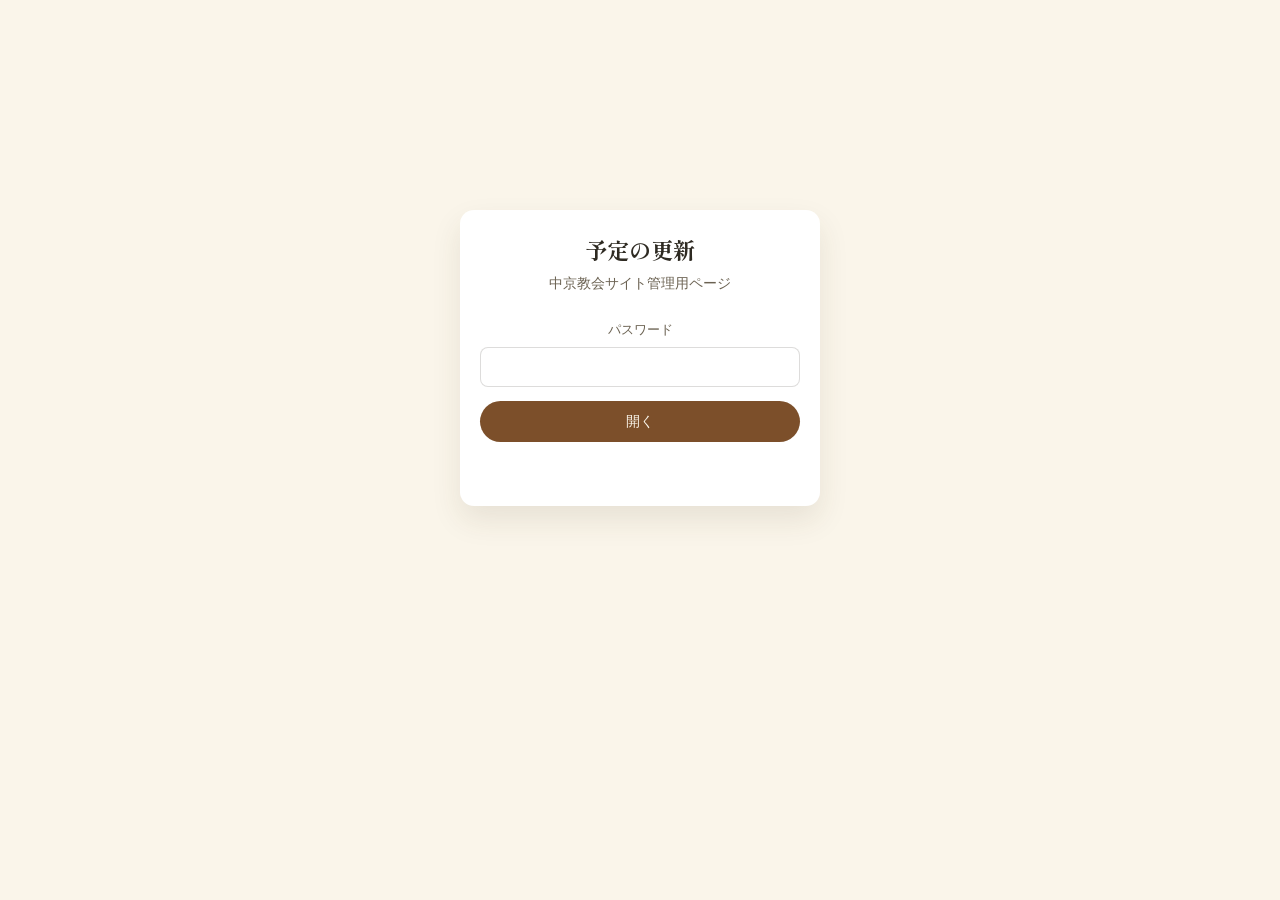
==== admin/schedule.html @ aaf891ff "Add files via upload" ====
<!DOCTYPE html>
<html lang="ja">
<head>
<meta charset="UTF-8">
<meta name="viewport" content="width=device-width, initial-scale=1.0">
<meta name="robots" content="noindex, nofollow">
<title>予定の更新｜中京教会（管理用）</title>
<link href="https://fonts.googleapis.com/css2?family=Shippori+Mincho+B1:wght@600&family=Zen+Kaku+Gothic+New:wght@400;500;700&display=swap" rel="stylesheet">
<style>
  :root{
    --paper:#FAF5EA; --paper-deep:#F1E8D6; --ink:#2E2A22; --ink-soft:#6B6252;
    --wood:#A9713F; --wood-deep:#7C4F2A; --sky-deep:#4F7590;
    --line: rgba(46,42,34,0.16); --shadow: 0 14px 30px rgba(70,54,26,0.10);
  }
  *{ box-sizing:border-box; }
  body{
    margin:0; background:var(--paper); color:var(--ink);
    font-family:'Zen Kaku Gothic New', sans-serif; line-height:1.7;
    padding: 30px 16px 100px;
  }
  h1{ font-family:'Shippori Mincho B1', serif; font-size:1.4rem; margin: 0 0 4px; }
  .sub{ color:var(--ink-soft); font-size:0.85rem; margin: 0 0 24px; }
  .wrap{ max-width: 640px; margin: 0 auto; }
  .card{ background:#fff; border-radius:14px; padding:20px; box-shadow:var(--shadow); margin-bottom:18px; }
  label{ display:block; font-size:0.8rem; color:var(--ink-soft); margin-bottom:6px; }
  input[type=text], input[type=password], input[type=date], textarea{
    width:100%; font-family:inherit; font-size:1rem; padding:10px 12px;
    border-radius:8px; border:1px solid var(--line); background:#fff; color:var(--ink);
    margin-bottom:14px; resize:vertical;
  }
  textarea{ min-height:90px; }
  .day-card{ border:1px solid var(--line); border-radius:12px; padding:16px; margin-bottom:14px; background:var(--paper-deep); }
  .btn{
    display:inline-block; border:none; border-radius:999px; padding:11px 22px; font-size:0.9rem;
    cursor:pointer; font-family:inherit; font-weight:500;
  }
  .btn-primary{ background:var(--wood-deep); color:var(--paper); }
  .btn-primary:hover{ background:var(--wood); }
  .btn-ghost{ background:transparent; border:1px solid var(--line); color:var(--ink-soft); }
  .btn-ghost:hover{ border-color:var(--wood); color:var(--wood-deep); }
  .btn-danger{ background:transparent; color:#b04a3a; border:1px solid rgba(176,74,58,0.3); font-size:0.8rem; padding:6px 14px; }
  .btn-danger:hover{ background:rgba(176,74,58,0.06); }
  .actions{ display:flex; gap:10px; flex-wrap:wrap; align-items:center; }
  .status{ font-size:0.88rem; margin-top:10px; min-height:1.4em; color:var(--sky-deep); }
  .status.error{ color:#b04a3a; }
  .day-head{ display:flex; justify-content:space-between; align-items:center; margin-bottom:8px; }
  .day-head .dow{ font-size:0.8rem; color:var(--wood-deep); font-weight:600; }
  #lockScreen{ max-width:360px; margin: 20vh auto 0; text-align:center; }
  #app{ display:none; }
</style>
</head>
<body>

<div class="wrap">

  <div id="lockScreen" class="card">
    <h1>予定の更新</h1>
    <p class="sub">中京教会サイト管理用ページ</p>
    <label for="pw">パスワード</label>
    <input type="password" id="pw" autocomplete="current-password">
    <button class="btn btn-primary" id="unlockBtn" style="width:100%;">開く</button>
    <p class="status" id="lockStatus"></p>
  </div>

  <div id="app">
    <h1>今月の予定を更新</h1>
    <p class="sub">日付はカレンダーから選ぶだけです。曜日は自動で判定されるので入力の必要はありません。保存すると数分でサイトに反映されます。</p>

    <div id="daysContainer"></div>

    <button class="btn btn-ghost" id="addDayBtn" style="width:100%; margin-bottom:20px;">＋ 日を追加する</button>

    <div class="card actions">
      <button class="btn btn-primary" id="saveBtn">保存する</button>
      <button class="btn btn-ghost" id="reloadBtn">読み込み直す</button>
    </div>
    <p class="status" id="saveStatus"></p>
  </div>

</div>

<template id="dayTemplate">
  <div class="day-card">
    <div class="day-head">
      <span class="dow"></span>
      <button type="button" class="btn-danger removeDayBtn">この日を削除</button>
    </div>
    <label>日付</label>
    <input type="date" class="dateInput">
    <label>見出し（例：聖霊降臨節第7主日／水曜）</label>
    <input type="text" class="labelInput" placeholder="聖霊降臨節第7主日">
    <label>予定の内容（1行に1つずつ）</label>
    <textarea class="itemsInput" placeholder="教会学校 9:00
求道者会 9:40
主日礼拝 10:30〜12:00（聖餐式）"></textarea>
  </div>
</template>

<script>
const API = '/api/schedule';
const DOWS = ['日','月','火','水','木','金','土'];
let sessionPassword = '';

const lockScreen = document.getElementById('lockScreen');
const app = document.getElementById('app');
const pwInput = document.getElementById('pw');
const lockStatus = document.getElementById('lockStatus');
const daysContainer = document.getElementById('daysContainer');
const dayTemplate = document.getElementById('dayTemplate');
const saveStatus = document.getElementById('saveStatus');

document.getElementById('unlockBtn').addEventListener('click', unlock);
pwInput.addEventListener('keydown', e => { if (e.key === 'Enter') unlock(); });
document.getElementById('addDayBtn').addEventListener('click', () => addDayCard());
document.getElementById('saveBtn').addEventListener('click', save);
document.getElementById('reloadBtn').addEventListener('click', () => loadSchedule());

async function unlock(){
  const pw = pwInput.value.trim();
  if (!pw){
    lockStatus.textContent = 'パスワードを入力してください';
    lockStatus.classList.add('error');
    return;
  }
  sessionPassword = pw;
  lockScreen.style.display = 'none';
  app.style.display = 'block';
  await loadSchedule();
}

async function loadSchedule(){
  saveStatus.textContent = '読み込み中…';
  saveStatus.classList.remove('error');
  try{
    const res = await fetch(API, { cache: 'no-store' });
    const data = await res.json();
    daysContainer.innerHTML = '';
    (data.items || []).forEach(item => addDayCard(item));
    if (!(data.items || []).length){
      saveStatus.textContent = 'まだ予定が保存されていません。「＋ 日を追加する」から始めてください。';
    } else {
      saveStatus.textContent = '読み込みました。';
    }
  }catch(err){
    console.error(err);
    saveStatus.textContent = '読み込みに失敗しました。通信環境をご確認ください。';
    saveStatus.classList.add('error');
  }
}

function addDayCard(item){
  const node = dayTemplate.content.cloneNode(true);
  const card = node.querySelector('.day-card');
  const dateInput = node.querySelector('.dateInput');
  const labelInput = node.querySelector('.labelInput');
  const itemsInput = node.querySelector('.itemsInput');
  const dowEl = node.querySelector('.dow');
  const removeBtn = node.querySelector('.removeDayBtn');

  if (item){
    dateInput.value = item.date || '';
    labelInput.value = item.label || '';
    itemsInput.value = (item.items || []).join('\n');
  }
  updateDow(dateInput, dowEl);
  dateInput.addEventListener('change', () => updateDow(dateInput, dowEl));
  removeBtn.addEventListener('click', () => card.remove());
  daysContainer.appendChild(node);
}

function updateDow(dateInput, dowEl){
  if (!dateInput.value){ dowEl.textContent = ''; return; }
  const d = new Date(dateInput.value + 'T00:00:00');
  dowEl.textContent = `${d.getMonth() + 1}月${d.getDate()}日（${DOWS[d.getDay()]}）`;
}

async function save(){
  const items = Array.from(daysContainer.querySelectorAll('.day-card')).map(card => ({
    date: card.querySelector('.dateInput').value,
    label: card.querySelector('.labelInput').value.trim(),
    items: card.querySelector('.itemsInput').value.split('\n').map(s => s.trim()).filter(Boolean)
  })).filter(it => it.date);

  const payload = { password: sessionPassword, items };

  saveStatus.textContent = '保存中…';
  saveStatus.classList.remove('error');

  try{
    const res = await fetch(API, {
      method: 'POST',
      headers: { 'Content-Type': 'application/json' },
      body: JSON.stringify(payload)
    });
    const data = await res.json();
    if (!res.ok || !data.ok){
      throw new Error(data.error || '保存に失敗しました');
    }
    saveStatus.textContent = '✓ 保存しました。数分でサイトに反映されます。';
  }catch(err){
    console.error(err);
    saveStatus.textContent = err.message || '保存に失敗しました。パスワードをご確認ください。';
    saveStatus.classList.add('error');
  }
}
</script>
</body>
</html>
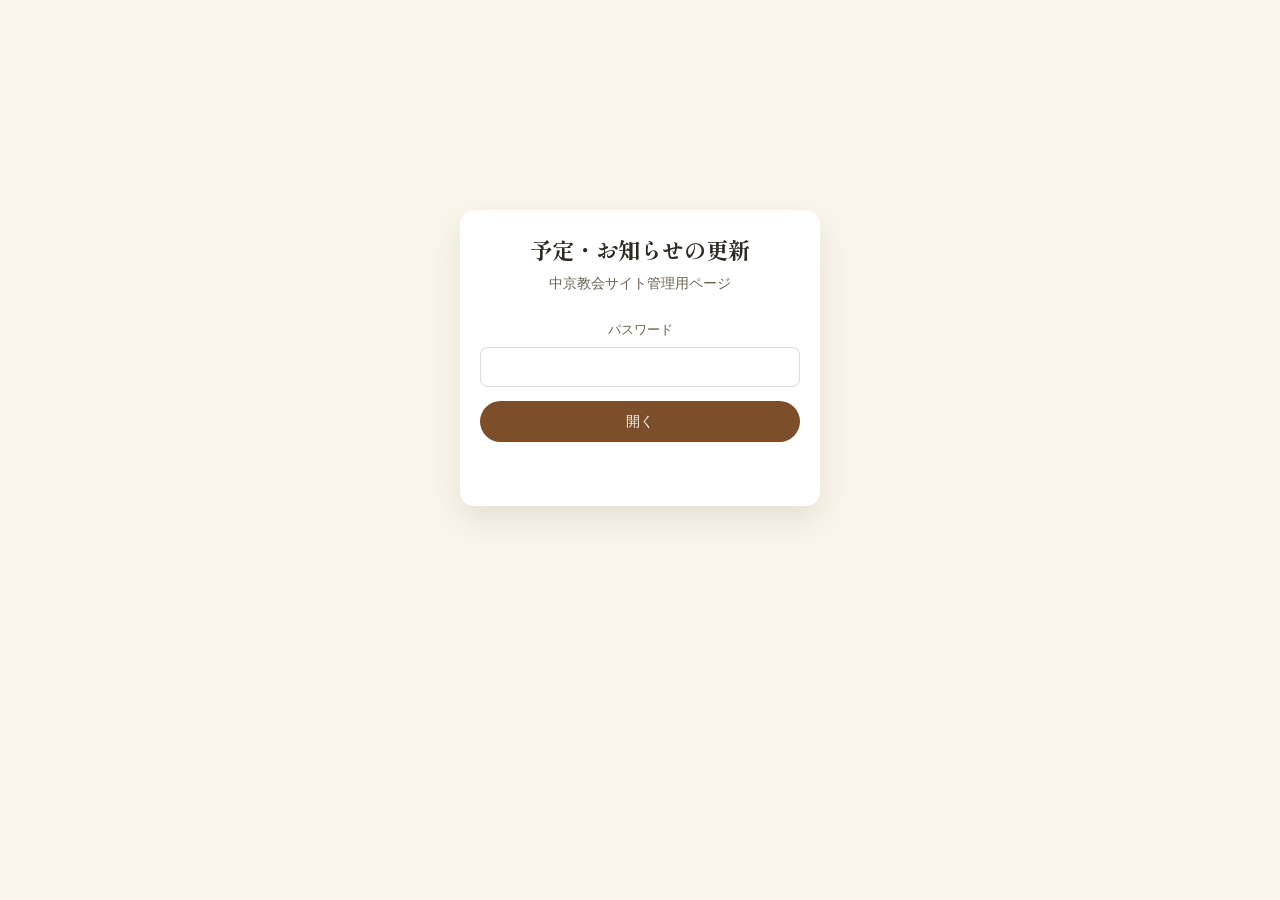
==== commit b9fe9bc7: "Add files via upload" ====
--- a/admin/schedule.html
+++ b/admin/schedule.html
@@ -4,7 +4,7 @@
 <meta charset="UTF-8">
 <meta name="viewport" content="width=device-width, initial-scale=1.0">
 <meta name="robots" content="noindex, nofollow">
-<title>予定の更新｜中京教会（管理用）</title>
+<title>予定・お知らせの更新｜中京教会（管理用）</title>
 <link href="https://fonts.googleapis.com/css2?family=Shippori+Mincho+B1:wght@600&family=Zen+Kaku+Gothic+New:wght@400;500;700&display=swap" rel="stylesheet">
 <style>
   :root{
@@ -23,7 +23,7 @@
   .wrap{ max-width: 640px; margin: 0 auto; }
   .card{ background:#fff; border-radius:14px; padding:20px; box-shadow:var(--shadow); margin-bottom:18px; }
   label{ display:block; font-size:0.8rem; color:var(--ink-soft); margin-bottom:6px; }
-  input[type=text], input[type=password], input[type=date], textarea{
+  input[type=text], input[type=password], input[type=date], textarea, select{
     width:100%; font-family:inherit; font-size:1rem; padding:10px 12px;
     border-radius:8px; border:1px solid var(--line); background:#fff; color:var(--ink);
     margin-bottom:14px; resize:vertical;
@@ -43,8 +43,9 @@
   .actions{ display:flex; gap:10px; flex-wrap:wrap; align-items:center; }
   .status{ font-size:0.88rem; margin-top:10px; min-height:1.4em; color:var(--sky-deep); }
   .status.error{ color:#b04a3a; }
-  .day-head{ display:flex; justify-content:space-between; align-items:center; margin-bottom:8px; }
+  .day-head{ display:flex; justify-content:space-between; align-items:center; margin-bottom:8px; gap:10px; }
   .day-head .dow{ font-size:0.8rem; color:var(--wood-deep); font-weight:600; }
+  .day-head select{ width:auto; flex:1; margin-bottom:0; font-size:0.85rem; padding:8px 10px; }
   #lockScreen{ max-width:360px; margin: 20vh auto 0; text-align:center; }
   #app{ display:none; }
 </style>
@@ -54,7 +55,7 @@
 <div class="wrap">
 
   <div id="lockScreen" class="card">
-    <h1>予定の更新</h1>
+    <h1>予定・お知らせの更新</h1>
     <p class="sub">中京教会サイト管理用ページ</p>
     <label for="pw">パスワード</label>
     <input type="password" id="pw" autocomplete="current-password">
@@ -63,7 +64,7 @@
   </div>
 
   <div id="app">
-    <h1>今月の予定を更新</h1>
+    <h1>① 今月の予定を更新</h1>
     <p class="sub">日付はカレンダーから選ぶだけです。曜日は自動で判定されるので入力の必要はありません。保存すると数分でサイトに反映されます。</p>
 
     <div id="daysContainer"></div>
@@ -75,9 +76,40 @@
       <button class="btn btn-ghost" id="reloadBtn">読み込み直す</button>
     </div>
     <p class="status" id="saveStatus"></p>
+
+    <hr style="border:none; border-top:1px solid var(--line); margin: 32px 0;">
+
+    <h1>② 教会からのお知らせ（臨時情報）</h1>
+    <p class="sub">台風による休会など、緊急・臨時のお知らせをここから発信できます。何も無い時は空のままでOKです（サイトには何も表示されません）。</p>
+
+    <div id="noticesContainer"></div>
+
+    <button class="btn btn-ghost" id="addNoticeBtn" style="width:100%; margin-bottom:20px;">＋ お知らせを追加する</button>
+
+    <div class="card actions">
+      <button class="btn btn-primary" id="saveNoticesBtn">お知らせを保存する</button>
+      <button class="btn btn-ghost" id="reloadNoticesBtn">読み込み直す</button>
+    </div>
+    <p class="status" id="noticeStatus"></p>
   </div>
 
 </div>
+
+<template id="noticeTemplate">
+  <div class="day-card notice-card">
+    <div class="day-head">
+      <select class="levelSelect">
+        <option value="urgent">⚠ 緊急（赤）－ 休会・警報など</option>
+        <option value="info">ℹ お知らせ（青）－ 通常のご案内</option>
+      </select>
+      <button type="button" class="btn-danger removeNoticeBtn">この項目を削除</button>
+    </div>
+    <label>タイトル</label>
+    <input type="text" class="noticeTitleInput" placeholder="台風接近に伴う臨時休会のお知らせ">
+    <label>本文（任意）</label>
+    <textarea class="noticeBodyInput" placeholder="○月○日（○）の教会学校・主日礼拝はお休みとなります。"></textarea>
+  </div>
+</template>
 
 <template id="dayTemplate">
   <div class="day-card">
@@ -98,6 +130,7 @@
 
 <script>
 const API = '/api/schedule';
+const NOTICE_API = '/api/announcements';
 const DOWS = ['日','月','火','水','木','金','土'];
 let sessionPassword = '';
 
@@ -109,11 +142,19 @@
 const dayTemplate = document.getElementById('dayTemplate');
 const saveStatus = document.getElementById('saveStatus');
 
+const noticesContainer = document.getElementById('noticesContainer');
+const noticeTemplate = document.getElementById('noticeTemplate');
+const noticeStatus = document.getElementById('noticeStatus');
+
 document.getElementById('unlockBtn').addEventListener('click', unlock);
 pwInput.addEventListener('keydown', e => { if (e.key === 'Enter') unlock(); });
 document.getElementById('addDayBtn').addEventListener('click', () => addDayCard());
 document.getElementById('saveBtn').addEventListener('click', save);
 document.getElementById('reloadBtn').addEventListener('click', () => loadSchedule());
+
+document.getElementById('addNoticeBtn').addEventListener('click', () => addNoticeCard());
+document.getElementById('saveNoticesBtn').addEventListener('click', saveNotices);
+document.getElementById('reloadNoticesBtn').addEventListener('click', () => loadNotices());
 
 async function unlock(){
   const pw = pwInput.value.trim();
@@ -126,6 +167,7 @@
   lockScreen.style.display = 'none';
   app.style.display = 'block';
   await loadSchedule();
+  await loadNotices();
 }
 
 async function loadSchedule(){
@@ -203,6 +245,76 @@
     saveStatus.classList.add('error');
   }
 }
+
+/* ============================================================ お知らせボード */
+async function loadNotices(){
+  noticeStatus.textContent = '読み込み中…';
+  noticeStatus.classList.remove('error');
+  try{
+    const res = await fetch(NOTICE_API, { cache: 'no-store' });
+    const data = await res.json();
+    noticesContainer.innerHTML = '';
+    (data.items || []).forEach(item => addNoticeCard(item));
+    if (!(data.items || []).length){
+      noticeStatus.textContent = '現在、お知らせはありません。';
+    } else {
+      noticeStatus.textContent = '読み込みました。';
+    }
+  }catch(err){
+    console.error(err);
+    noticeStatus.textContent = '読み込みに失敗しました。通信環境をご確認ください。';
+    noticeStatus.classList.add('error');
+  }
+}
+
+function addNoticeCard(item){
+  const node = noticeTemplate.content.cloneNode(true);
+  const card = node.querySelector('.notice-card');
+  const levelSelect = node.querySelector('.levelSelect');
+  const titleInput = node.querySelector('.noticeTitleInput');
+  const bodyInput = node.querySelector('.noticeBodyInput');
+  const removeBtn = node.querySelector('.removeNoticeBtn');
+
+  if (item){
+    levelSelect.value = item.level === 'info' ? 'info' : 'urgent';
+    titleInput.value = item.title || '';
+    bodyInput.value = item.body || '';
+    if (item.id) card.dataset.id = item.id;
+  }
+  removeBtn.addEventListener('click', () => card.remove());
+  noticesContainer.appendChild(node);
+}
+
+async function saveNotices(){
+  const items = Array.from(noticesContainer.querySelectorAll('.notice-card')).map(card => ({
+    id: card.dataset.id || '',
+    level: card.querySelector('.levelSelect').value,
+    title: card.querySelector('.noticeTitleInput').value.trim(),
+    body: card.querySelector('.noticeBodyInput').value.trim()
+  })).filter(it => it.title || it.body);
+
+  const payload = { password: sessionPassword, items };
+
+  noticeStatus.textContent = '保存中…';
+  noticeStatus.classList.remove('error');
+
+  try{
+    const res = await fetch(NOTICE_API, {
+      method: 'POST',
+      headers: { 'Content-Type': 'application/json' },
+      body: JSON.stringify(payload)
+    });
+    const data = await res.json();
+    if (!res.ok || !data.ok){
+      throw new Error(data.error || '保存に失敗しました');
+    }
+    noticeStatus.textContent = '✓ 保存しました。数分でサイトに反映されます。';
+  }catch(err){
+    console.error(err);
+    noticeStatus.textContent = err.message || '保存に失敗しました。パスワードをご確認ください。';
+    noticeStatus.classList.add('error');
+  }
+}
 </script>
 </body>
 </html>
